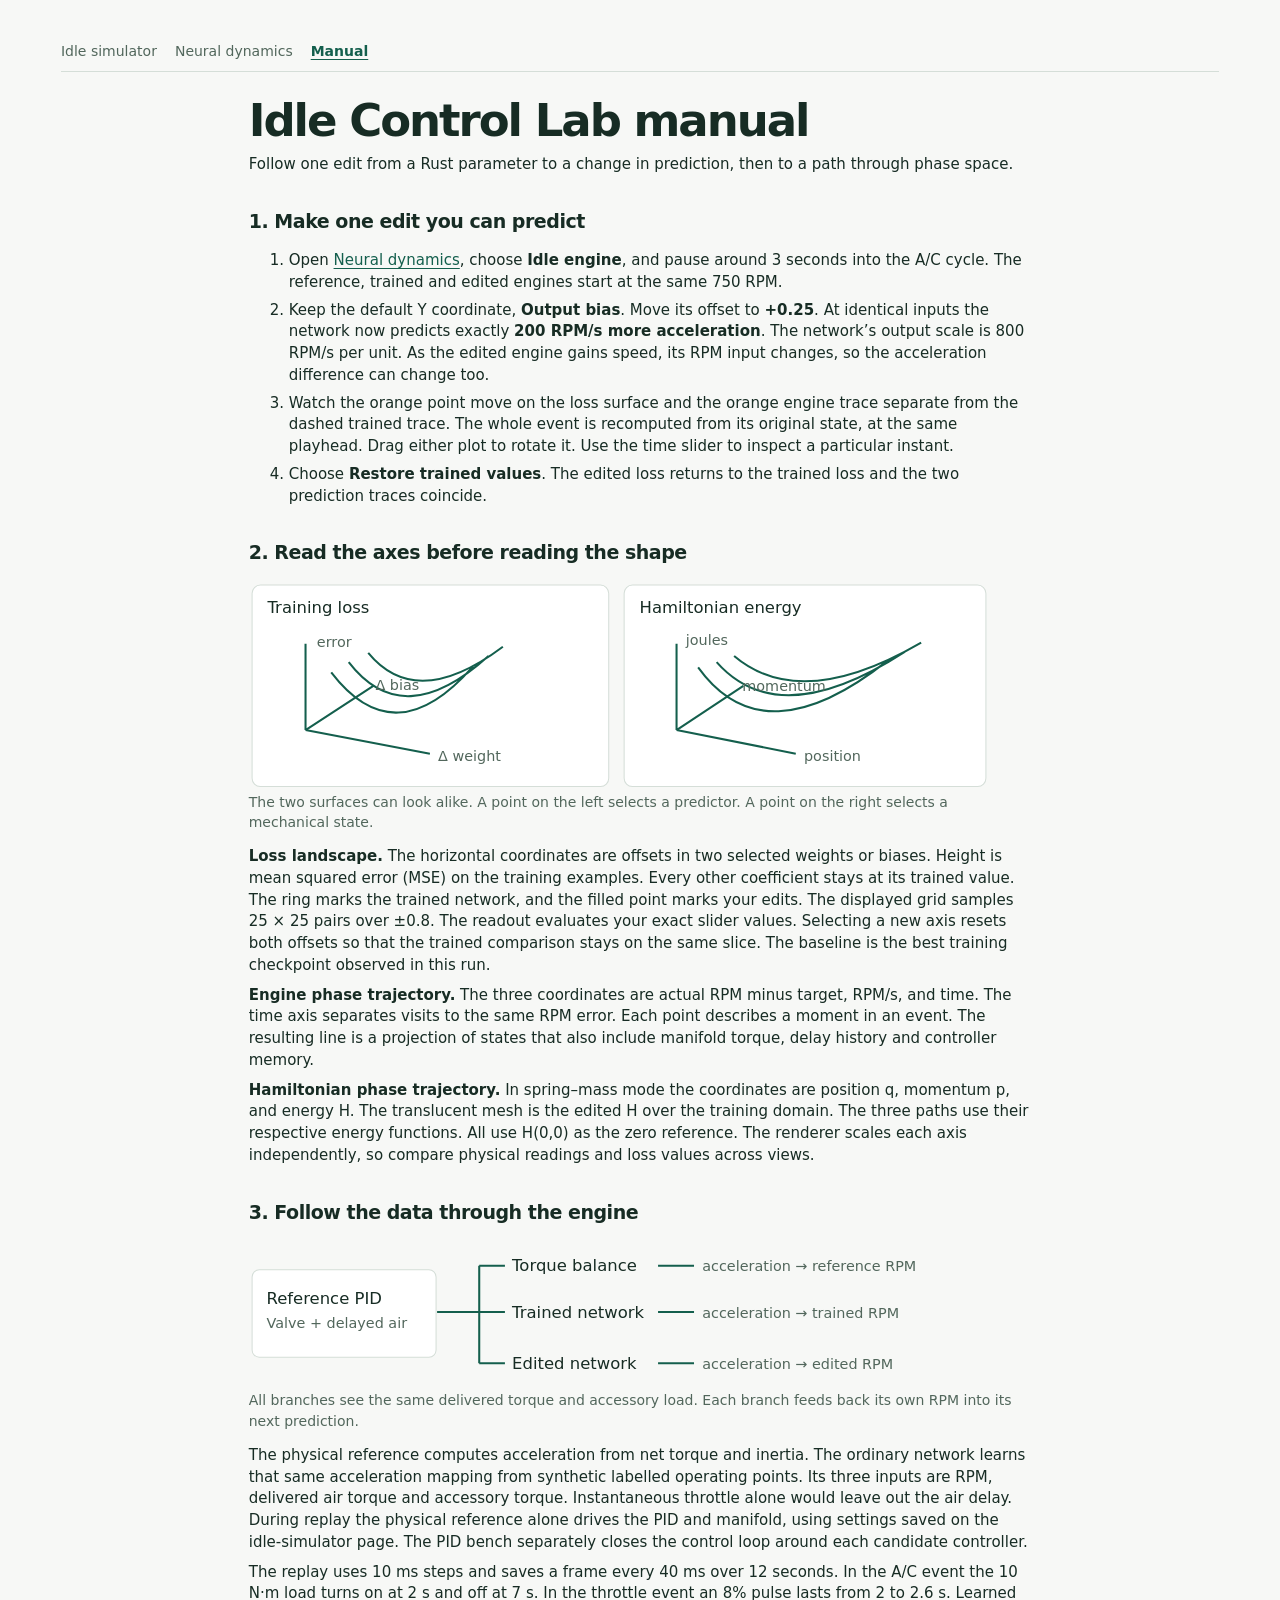
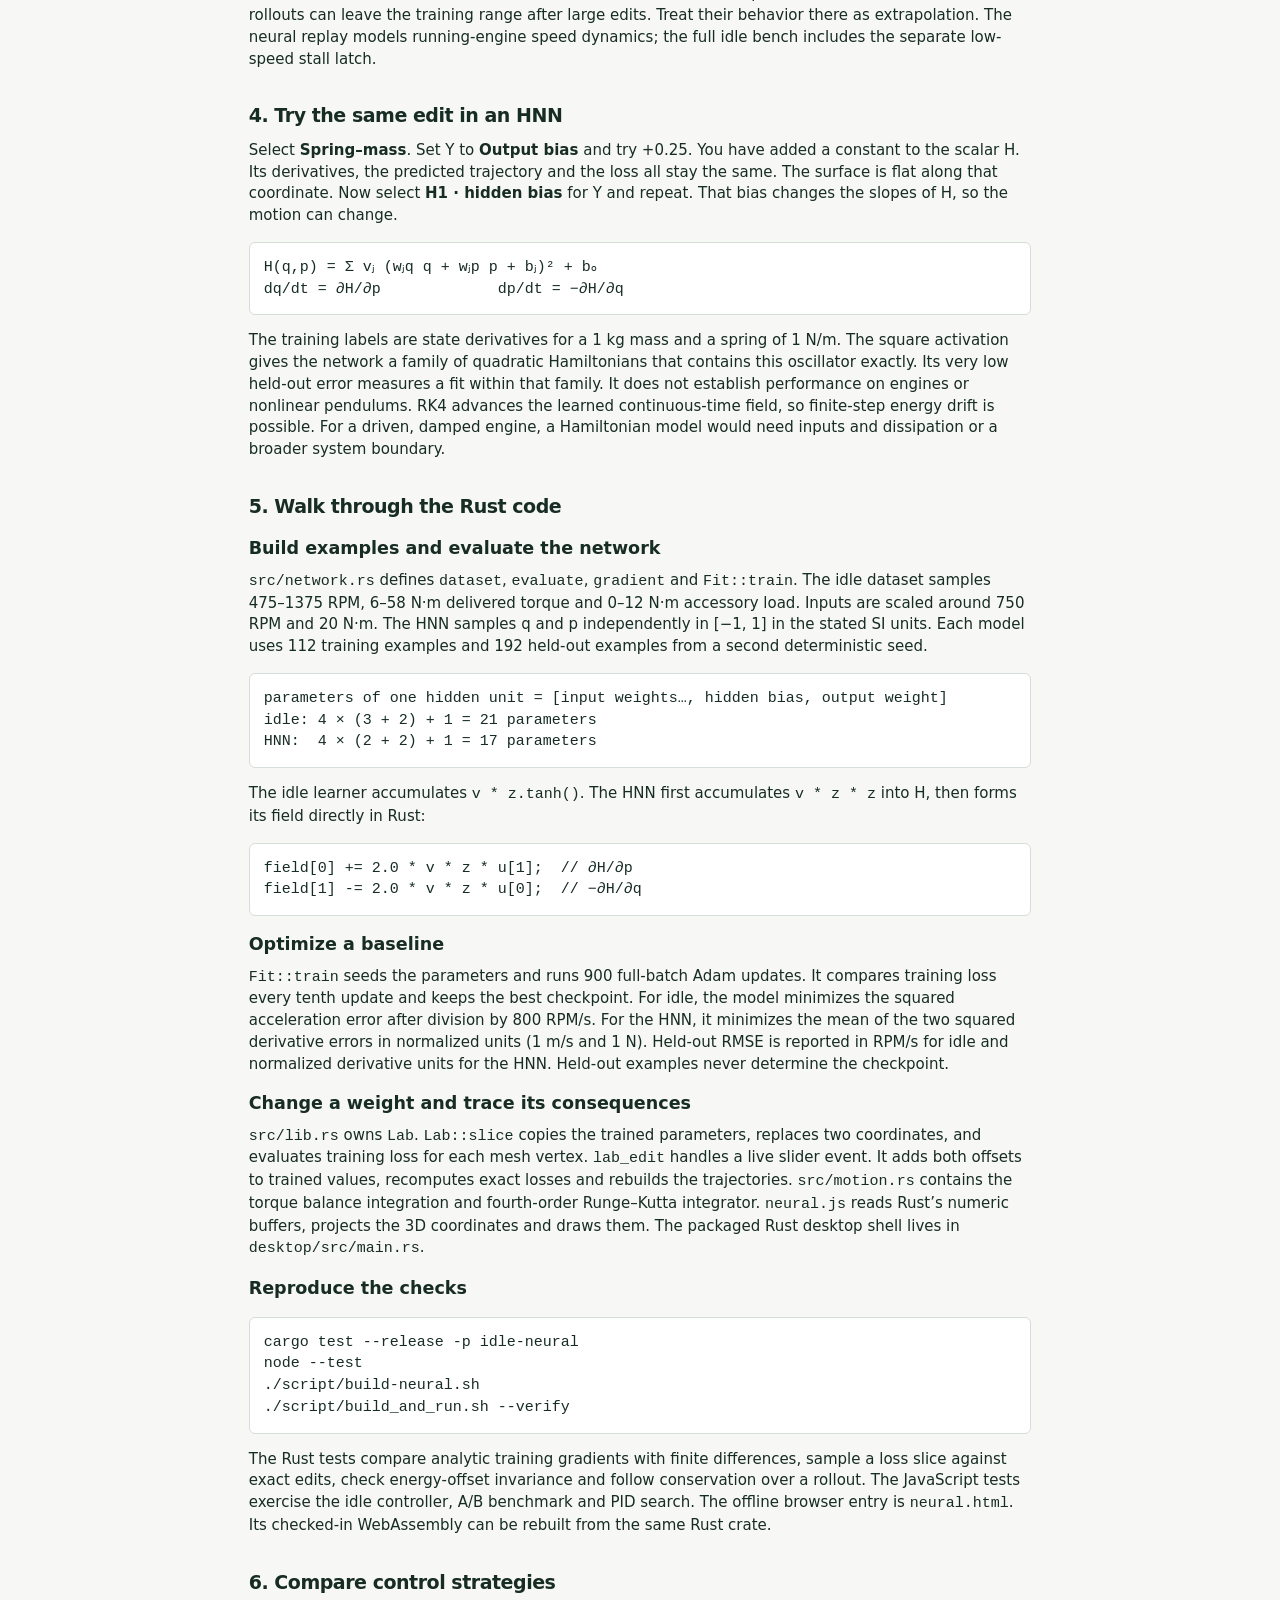
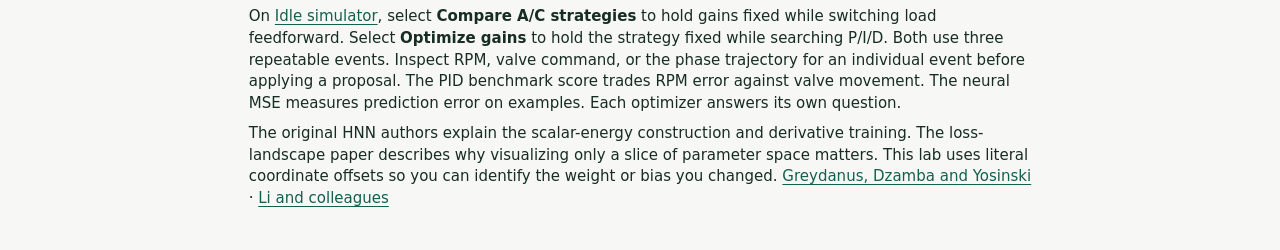
==== manual.html @ a345cd48 "Import verified Idle Control Lab 0.1.0 source" ====
<!doctype html>
<html lang="en"><head><meta charset="utf-8"><meta name="viewport" content="width=device-width,initial-scale=1"><title>Field manual · Idle Control Lab</title>
<link rel="stylesheet" href="lab.css"><link rel="stylesheet" href="neural.css">
<style>
article {max-width:82ch;margin:auto}article h2 {margin:32px 0 10px}article h3 {margin:16px 0 6px}article p {margin:8px 0;color:var(--foreground)}
article li {margin-bottom:6px}pre {white-space:pre-wrap;overflow-wrap:anywhere;background:var(--panel);padding:14px;border:1px solid var(--border);border-radius:6px}
figure {margin:14px 0}figure svg {width:100%;height:auto;display:block;max-width:740px}figure svg .box {fill:var(--panel);stroke:var(--border)}figure svg text {font:16px system-ui;fill:var(--foreground)}figure svg .sub {font-size:14px;fill:var(--muted-foreground)}
figure path.flow {stroke:var(--action);stroke-width:2;fill:none}figcaption {font-size:14px;color:var(--muted-foreground)}
@media print {nav,footer{display:none}main{padding:0}article{max-width:none}h2,h3{break-after:avoid}figure,pre,table{break-inside:avoid}body{font-size:11pt}}
</style></head><body><main>
<nav aria-label="Lab pages"><a href="index.html">Idle simulator</a><a href="neural.html">Neural dynamics</a><a href="manual.html" aria-current="page">Manual</a></nav>
<article><h1>Idle Control Lab manual</h1><p>Follow one edit from a Rust parameter to a change in prediction, then to a path through phase space.</p>

<h2>1. Make one edit you can predict</h2>
<ol><li>Open <a href="neural.html">Neural dynamics</a>, choose <b>Idle engine</b>, and pause around 3 seconds into the A/C cycle. The reference, trained and edited engines start at the same 750 RPM.</li>
<li>Keep the default Y coordinate, <b>Output bias</b>. Move its offset to <b>+0.25</b>. At identical inputs the network now predicts exactly <b>200 RPM/s more acceleration</b>. The network’s output scale is 800 RPM/s per unit. As the edited engine gains speed, its RPM input changes, so the acceleration difference can change too.</li>
<li>Watch the orange point move on the loss surface and the orange engine trace separate from the dashed trained trace. The whole event is recomputed from its original state, at the same playhead. Drag either plot to rotate it. Use the time slider to inspect a particular instant.</li>
<li>Choose <b>Restore trained values</b>. The edited loss returns to the trained loss and the two prediction traces coincide.</li></ol>

<h2>2. Read the axes before reading the shape</h2>
<figure><svg viewBox="0 0 720 205" role="img" aria-label="The left plot varies model parameters and measures prediction loss. The right plot varies state and measures energy.">
<rect class="box" x="3" y="4" width="347" height="196" rx="8"/><rect class="box" x="365" y="4" width="352" height="196" rx="8"/>
<text x="18" y="31">Training loss</text><text x="380" y="31">Hamiltonian energy</text>
<g class="flow"><path class="flow" d="M55 145V61 M55 145L176 168 M55 145L121 102 M80 89 Q142 170 218 83 M97 79 Q150 148 233 73 M116 70 Q163 127 247 64"/>
<path class="flow" d="M416 145V61 M416 145L532 168 M416 145L481 102 M437 84 Q501 173 622 77 M455 79 Q516 148 638 69 M472 73 Q537 128 654 60"/></g>
<text class="sub" x="66" y="64">error</text><text class="sub" x="184" y="175">Δ weight</text><text class="sub" x="123" y="106">Δ bias</text>
<text class="sub" x="425" y="62">joules</text><text class="sub" x="540" y="175">position</text><text class="sub" x="480" y="107">momentum</text></svg>
<figcaption>The two surfaces can look alike. A point on the left selects a predictor. A point on the right selects a mechanical state.</figcaption></figure>
<p><b>Loss landscape.</b> The horizontal coordinates are offsets in two selected weights or biases. Height is mean squared error (MSE) on the training examples. Every other coefficient stays at its trained value. The ring marks the trained network, and the filled point marks your edits. The displayed grid samples 25 × 25 pairs over ±0.8. The readout evaluates your exact slider values. Selecting a new axis resets both offsets so that the trained comparison stays on the same slice. The baseline is the best training checkpoint observed in this run.</p>
<p><b>Engine phase trajectory.</b> The three coordinates are actual RPM minus target, RPM/s, and time. The time axis separates visits to the same RPM error. Each point describes a moment in an event. The resulting line is a projection of states that also include manifold torque, delay history and controller memory.</p>
<p><b>Hamiltonian phase trajectory.</b> In spring–mass mode the coordinates are position q, momentum p, and energy H. The translucent mesh is the edited H over the training domain. The three paths use their respective energy functions. All use H(0,0) as the zero reference. The renderer scales each axis independently, so compare physical readings and loss values across views.</p>

<h2>3. Follow the data through the engine</h2>
<figure><svg viewBox="0 0 720 146" role="img" aria-label="The reference controller and air delay supply the same torque and load to three branches: physical reference, trained network, edited network. Each computes its own acceleration and integrates RPM.">
<rect class="box" x="3" y="29" width="179" height="85" rx="7"/><text x="17" y="62">Reference PID</text><text class="sub" x="17" y="86">Valve + delayed air</text>
<path class="flow" d="M183 70H224 M224 25V120 M224 25H249 M224 70H249 M224 120H249"/>
<text x="256" y="30">Torque balance</text><text x="256" y="76">Trained network</text><text x="256" y="126">Edited network</text>
<path class="flow" d="M398 25H433 M398 70H433 M398 120H433"/><text class="sub" x="441" y="30">acceleration → reference RPM</text><text class="sub" x="441" y="76">acceleration → trained RPM</text><text class="sub" x="441" y="126">acceleration → edited RPM</text></svg>
<figcaption>All branches see the same delivered torque and accessory load. Each branch feeds back its own RPM into its next prediction.</figcaption></figure>
<p>The physical reference computes acceleration from net torque and inertia. The ordinary network learns that same acceleration mapping from synthetic labelled operating points. Its three inputs are RPM, delivered air torque and accessory torque. Instantaneous throttle alone would leave out the air delay. During replay the physical reference alone drives the PID and manifold, using settings saved on the idle-simulator page. The PID bench separately closes the control loop around each candidate controller.</p>
<p>The replay uses 10 ms steps and saves a frame every 40 ms over 12 seconds. In the A/C event the 10 N·m load turns on at 2 s and off at 7 s. In the throttle event an 8% pulse lasts from 2 to 2.6 s. Learned rollouts can leave the training range after large edits. Treat their behavior there as extrapolation. The neural replay models running-engine speed dynamics; the full idle bench includes the separate low-speed stall latch.</p>

<h2>4. Try the same edit in an HNN</h2>
<p>Select <b>Spring–mass</b>. Set Y to <b>Output bias</b> and try +0.25. You have added a constant to the scalar H. Its derivatives, the predicted trajectory and the loss all stay the same. The surface is flat along that coordinate. Now select <b>H1 · hidden bias</b> for Y and repeat. That bias changes the slopes of H, so the motion can change.</p>
<pre>H(q,p) = Σ vⱼ (wⱼq q + wⱼp p + bⱼ)² + bₒ
dq/dt = ∂H/∂p             dp/dt = −∂H/∂q</pre>
<p>The training labels are state derivatives for a 1 kg mass and a spring of 1 N/m. The square activation gives the network a family of quadratic Hamiltonians that contains this oscillator exactly. Its very low held-out error measures a fit within that family. It does not establish performance on engines or nonlinear pendulums. RK4 advances the learned continuous-time field, so finite-step energy drift is possible. For a driven, damped engine, a Hamiltonian model would need inputs and dissipation or a broader system boundary.</p>

<h2>5. Walk through the Rust code</h2>
<h3>Build examples and evaluate the network</h3>
<p><code>src/network.rs</code> defines <code>dataset</code>, <code>evaluate</code>, <code>gradient</code> and <code>Fit::train</code>. The idle dataset samples 475–1375 RPM, 6–58 N·m delivered torque and 0–12 N·m accessory load. Inputs are scaled around 750 RPM and 20 N·m. The HNN samples q and p independently in [−1, 1] in the stated SI units. Each model uses 112 training examples and 192 held-out examples from a second deterministic seed.</p>
<pre>parameters of one hidden unit = [input weights…, hidden bias, output weight]
idle: 4 × (3 + 2) + 1 = 21 parameters
HNN:  4 × (2 + 2) + 1 = 17 parameters</pre>
<p>The idle learner accumulates <code>v * z.tanh()</code>. The HNN first accumulates <code>v * z * z</code> into H, then forms its field directly in Rust:</p>
<pre>field[0] += 2.0 * v * z * u[1];  // ∂H/∂p
field[1] -= 2.0 * v * z * u[0];  // −∂H/∂q</pre>
<h3>Optimize a baseline</h3>
<p><code>Fit::train</code> seeds the parameters and runs 900 full-batch Adam updates. It compares training loss every tenth update and keeps the best checkpoint. For idle, the model minimizes the squared acceleration error after division by 800 RPM/s. For the HNN, it minimizes the mean of the two squared derivative errors in normalized units (1 m/s and 1 N). Held-out RMSE is reported in RPM/s for idle and normalized derivative units for the HNN. Held-out examples never determine the checkpoint.</p>
<h3>Change a weight and trace its consequences</h3>
<p><code>src/lib.rs</code> owns <code>Lab</code>. <code>Lab::slice</code> copies the trained parameters, replaces two coordinates, and evaluates training loss for each mesh vertex. <code>lab_edit</code> handles a live slider event. It adds both offsets to trained values, recomputes exact losses and rebuilds the trajectories. <code>src/motion.rs</code> contains the torque balance integration and fourth-order Runge–Kutta integrator. <code>neural.js</code> reads Rust’s numeric buffers, projects the 3D coordinates and draws them. The packaged Rust desktop shell lives in <code>desktop/src/main.rs</code>.</p>
<h3>Reproduce the checks</h3>
<pre>cargo test --release -p idle-neural
node --test
./script/build-neural.sh
./script/build_and_run.sh --verify</pre>
<p>The Rust tests compare analytic training gradients with finite differences, sample a loss slice against exact edits, check energy-offset invariance and follow conservation over a rollout. The JavaScript tests exercise the idle controller, A/B benchmark and PID search. The offline browser entry is <code>neural.html</code>. Its checked-in WebAssembly can be rebuilt from the same Rust crate.</p>

<h2>6. Compare control strategies</h2>
<p>On <a href="index.html">Idle simulator</a>, select <b>Compare A/C strategies</b> to hold gains fixed while switching load feedforward. Select <b>Optimize gains</b> to hold the strategy fixed while searching P/I/D. Both use three repeatable events. Inspect RPM, valve command, or the phase trajectory for an individual event before applying a proposal. The PID benchmark score trades RPM error against valve movement. The neural MSE measures prediction error on examples. Each optimizer answers its own question.</p>
<p>The original HNN authors explain the scalar-energy construction and derivative training. The loss-landscape paper describes why visualizing only a slice of parameter space matters. This lab uses literal coordinate offsets so you can identify the weight or bias you changed. <a href="https://greydanus.github.io/2019/05/15/hamiltonian-nns/">Greydanus, Dzamba and Yosinski</a> · <a href="https://proceedings.neurips.cc/paper_files/paper/2018/hash/a41b3bb3e6b050b6c9067c67f663b915-Abstract.html">Li and colleagues</a></p>
</article></main></body></html>
---- lab.css ----
:root {
  color-scheme:light dark;
  --background:light-dark(#f7f8f6,#131916); --panel:light-dark(#ffffff,#1c2420);
  --foreground:light-dark(#172c24,#eef4f0); --muted-foreground:light-dark(#52675c,#b0bfb5);
  --border:light-dark(#d5ded8,#3a4840); --viz-series-1:light-dark(#00785e,#65dbb4);
  --action:light-dark(#145f4d,#9ce2c6); --on-action:light-dark(#fff,#123429);
  font: 15px/1.45 system-ui,-apple-system,sans-serif; background:var(--background); color:var(--foreground);
}
* {box-sizing:border-box}
body {margin:0}
main {max-width:1240px;margin:auto;padding:clamp(16px,3.2vw,44px)}
header,footer,.actions,.result-head,.plot-head {display:flex;align-items:center;gap:12px;flex-wrap:wrap}
header,footer,.result-head,.plot-head {justify-content:space-between}
header {margin-bottom:26px}
h1,h2,p {margin:0}
h1 {font-size:clamp(29px,4vw,45px);line-height:1.1;font-weight:640;letter-spacing:-.045em}
h2 {font-size:19px;font-weight:620;letter-spacing:-.025em}
p,footer,#opt-status {color:var(--muted-foreground)}
header p {margin-top:5px}
button,select {font:inherit;color:var(--foreground);background:var(--panel);border:1px solid var(--border);border-radius:6px;padding:8px 12px}
button,summary {cursor:pointer}
button:hover:not(:disabled),select:hover {border-color:var(--action)}
button:disabled {opacity:.6;cursor:default}
button.primary {color:var(--on-action);background:var(--action);border-color:var(--action);font-weight:560}
button:focus-visible,input:focus-visible,select:focus-visible,summary:focus-visible {outline:3px solid var(--viz-series-1);outline-offset:3px}
[hidden] {display:none!important}
[data-status] {font-weight:550;font-size:13px}
[data-status]::before {content:'';display:inline-block;width:8px;height:8px;border-radius:50%;margin-right:7px;background:var(--viz-series-1)}
[data-status][data-running=false]::before {background:var(--muted-foreground)}
.instruments {display:grid;grid-template-columns:1fr 1fr 1.35fr;border-block:1px solid var(--border);padding:16px 0;gap:14px}
.instruments div {display:grid;align-content:start;gap:3px}
.instruments span,.legend {color:var(--muted-foreground);font-size:13px}
.instruments strong {font-size:clamp(24px,2.7vw,36px);line-height:1.2;letter-spacing:-.04em;font-weight:540;font-variant-numeric:tabular-nums}
.instruments b {font-weight:inherit}
.instruments small {font-weight:400;font-size:.48em;letter-spacing:0}
.instruments .mode {font-size:clamp(16px,1.8vw,23px);letter-spacing:-.02em;margin-top:4px}
.plots,.workbench {display:grid;gap:20px;margin-top:24px}
.plots {grid-template-columns:repeat(2,minmax(0,1fr))}
.plots section,.workbench,#results {background:var(--panel);border:1px solid var(--border);border-radius:10px}
.plots section {padding:14px 14px 4px}
.legend::before {display:inline-block;vertical-align:middle;margin-right:6px;content:'';width:20px;border-top:2px dashed var(--muted-foreground)}
svg {display:block;width:100%;height:211px}
svg text {fill:var(--foreground);font-size:12px}
.workbench {grid-template-columns:1fr 1fr 1.1fr;gap:0}
.workbench section {padding:19px;min-width:0}
.workbench section+section {border-left:1px solid var(--border)}
.workbench h2 {margin-bottom:12px}
.workbench label:not(.check) {display:block;font-size:14px;font-weight:500}
.workbench label>span {display:flex;justify-content:space-between;gap:4px}
input[type=range] {display:block;width:100%;margin:4px 0 10px;accent-color:var(--action);height:22px;cursor:pointer}
output {font-variant-numeric:tabular-nums;color:var(--muted-foreground);font-weight:500}
.check {display:inline-flex;align-items:center;gap:6px;font-size:14px;cursor:pointer}
.check input {width:17px;height:17px;accent-color:var(--action)}
select {margin:4px 0 8px;width:100%}
.workbench p {margin:0 0 12px;font-size:14px}
#opt-status:empty {display:none}
#opt-status:not(:empty) {margin:10px 0 0}
#results {margin-top:20px;padding:18px}
#result-summary {margin:3px 0 0}
table {width:100%;border-collapse:collapse;margin-top:10px;font-size:14px;font-variant-numeric:tabular-nums}
td,th {padding:7px 8px;text-align:right;border-bottom:1px solid var(--border)}
tr>:first-child {text-align:left}
tbody th {font-weight:450}
thead th {font-weight:590}
.table-scroll {overflow-x:auto}
details {margin-top:12px}
summary {font-weight:530}
footer {margin-top:18px;align-items:flex-start}
footer details {margin:7px 0 0;max-width:min(76ch,100%)}
details p {margin-top:9px;font-size:14px}
@media(max-width:800px) {
  .workbench {grid-template-columns:repeat(2,minmax(0,1fr))}
  .workbench section:last-child {grid-column:1/-1;border-left:0;border-top:1px solid var(--border)}
}
@media(max-width:650px) {
  .plots,.workbench {grid-template-columns:minmax(0,1fr);gap:10px}
  .workbench {gap:0}
  .workbench section+section {border-left:0;border-top:1px solid var(--border)}
  .instruments {grid-template-columns:auto auto;row-gap:9px}
  .instruments div:last-child {grid-column:1/-1;display:flex;align-items:baseline;gap:10px}
  .instruments .mode {margin-top:0}
  .plots section {padding:10px 6px 3px}
  .plot-head {padding:0 6px}
  th,td {padding:6px 4px}
}
.replay {margin-top:18px}
.replay-controls,.keys {display:flex;align-items:end;gap:14px;flex-wrap:wrap}
.replay-controls label {font-size:13px;color:var(--muted-foreground)}
.replay-controls select {display:block;width:auto;max-width:100%;font-size:14px;color:var(--foreground)}
.keys {font-size:13px;margin:0 0 11px auto;color:var(--muted-foreground)}
.keys span::before {content:'';display:inline-block;width:18px;vertical-align:middle;margin-right:5px}
.keys .before::before {border-top:2px dashed var(--muted-foreground)}
.keys .after::before {border-top:2px solid var(--viz-series-1)}
@media(max-width:650px) {.keys {margin:0;align-items:start}}
---- neural.css ----
nav {display:flex;flex-wrap:wrap;gap:18px;margin-bottom:24px;padding-bottom:10px;border-bottom:1px solid var(--border)}
a {color:var(--action);text-underline-offset:3px}
nav a {font-size:14px;color:var(--muted-foreground);text-decoration:none}
nav a[aria-current=page] {font-weight:650;color:var(--action);text-decoration:underline}
.model-choice {font-size:13px;color:var(--muted-foreground)}
.model-choice select {display:block;margin:4px 0 0}
.metrics,.neural-plots,.neural-controls {display:grid;gap:16px}
.metrics {grid-template-columns:repeat(4,minmax(0,1fr));border-block:1px solid var(--border);padding:14px 0}
.metrics span {display:block;color:var(--muted-foreground);font-size:13px}
.metrics strong {font-size:clamp(20px,2.15vw,30px);font-weight:560;letter-spacing:-.03em;font-variant-numeric:tabular-nums}
.neural-plots,.neural-controls {grid-template-columns:repeat(2,minmax(0,1fr));margin-top:17px}
.graph,.neural-controls section {min-width:0;background:var(--panel);border:1px solid var(--border);border-radius:10px;padding:16px}
.graph p,.neural-controls p,.neural-controls label,.key,footer {font-size:14px}
.graph canvas {width:100%;height:clamp(240px,26vw,315px);display:block;touch-action:none;cursor:grab}
.graph canvas:active {cursor:grabbing}
.graph canvas:focus-visible {outline:2px solid var(--action)}
.key {display:flex;gap:15px;flex-wrap:wrap;justify-content:center;color:var(--muted-foreground)}
.key span::before {content:'';display:inline-block;width:14px;margin-right:5px;vertical-align:middle}
.ref-key::before {border-top:3px dotted var(--muted-foreground)}
.base-key::before {border-top:3px dashed light-dark(#285daa,#85aeef)}
.edit-key::before {border-top:3px solid light-dark(#bc4522,#ff9b78)}
.neural-controls label {display:block;font-weight:520}
.neural-controls p {margin:3px 0 11px}
.parameter {display:grid;grid-template-columns:1.25fr 1fr;gap:13px;align-items:center}
.parameter select,.neural-controls select {width:100%;margin:3px 0 7px}
.parameter output,.neural-controls output {float:right;font-size:13px}
.neural-controls .reading {margin:11px 0 0;font-variant-numeric:tabular-nums}
@media(max-width:760px){.neural-plots,.neural-controls {grid-template-columns:1fr}.metrics {grid-template-columns:1fr 1fr}.model-choice {width:100%}}
@media(max-width:410px){.parameter {grid-template-columns:1fr}.parameter input {margin-bottom:6px}}
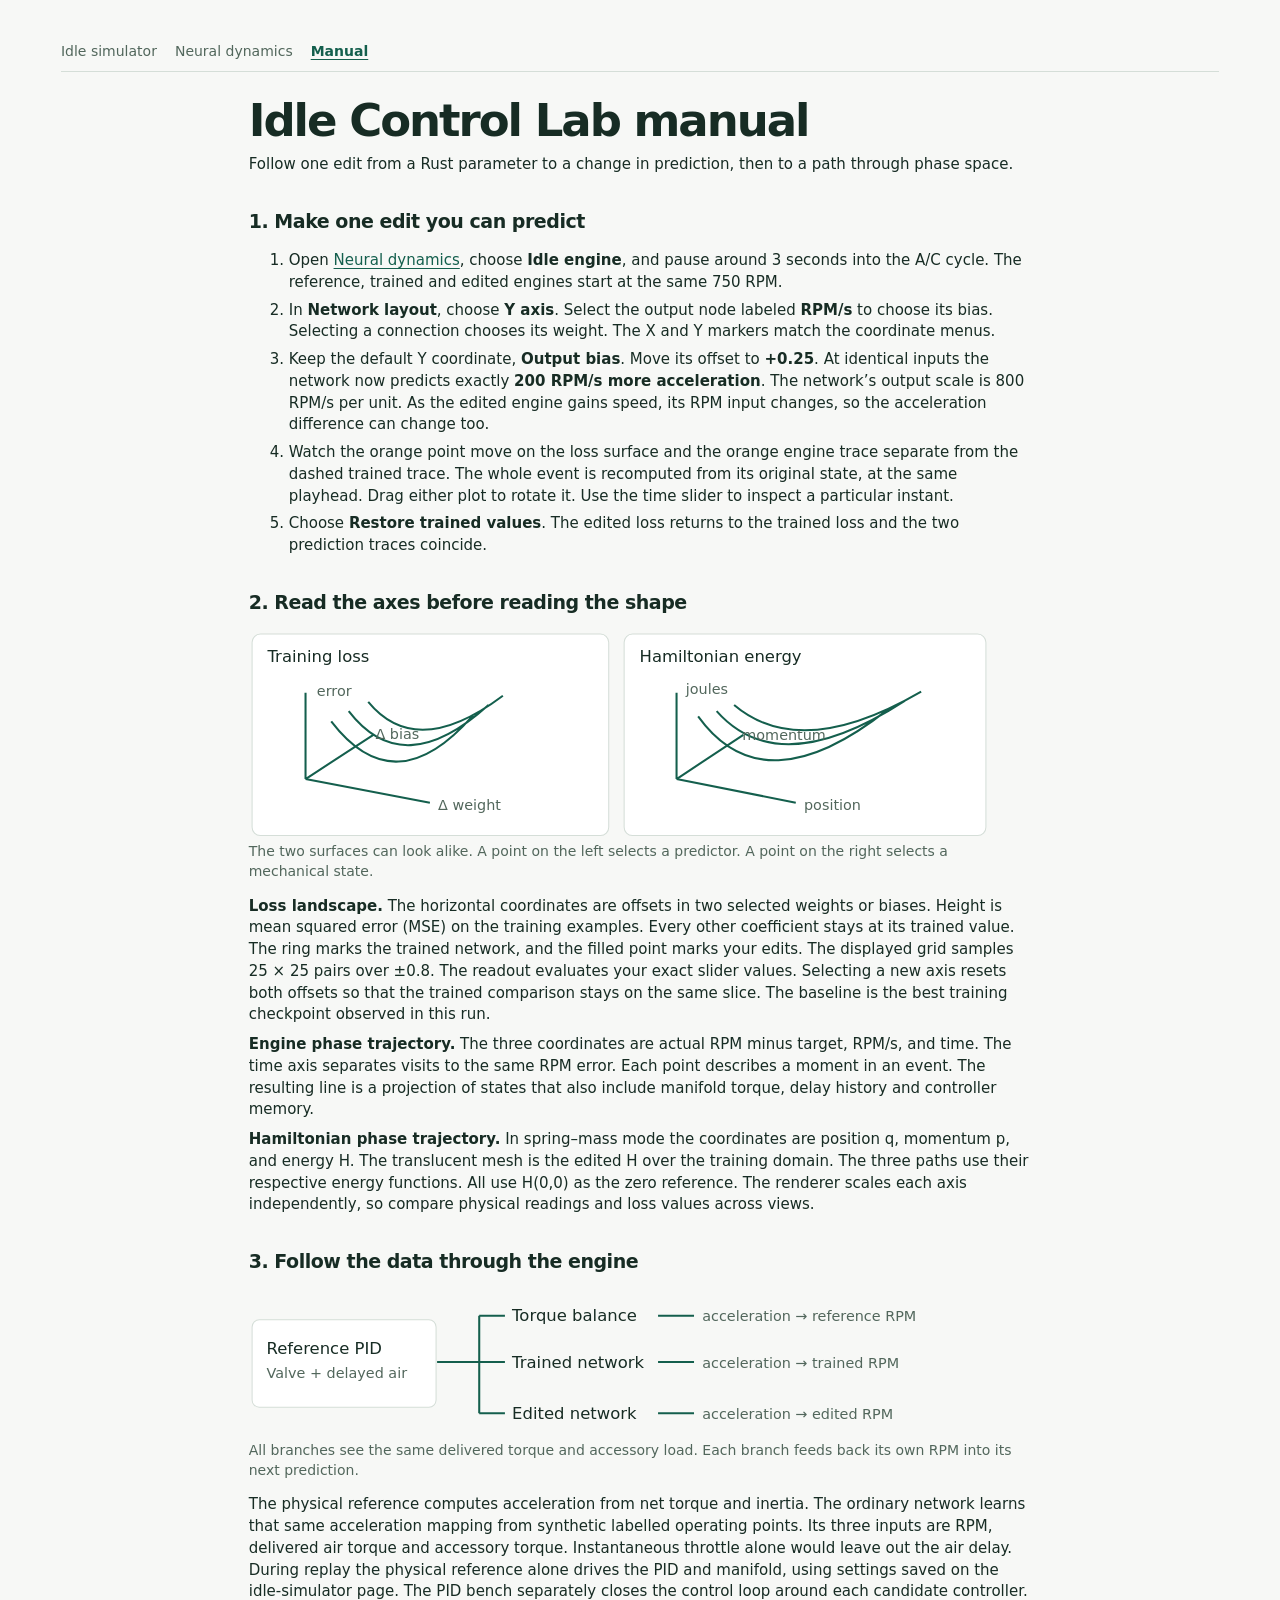
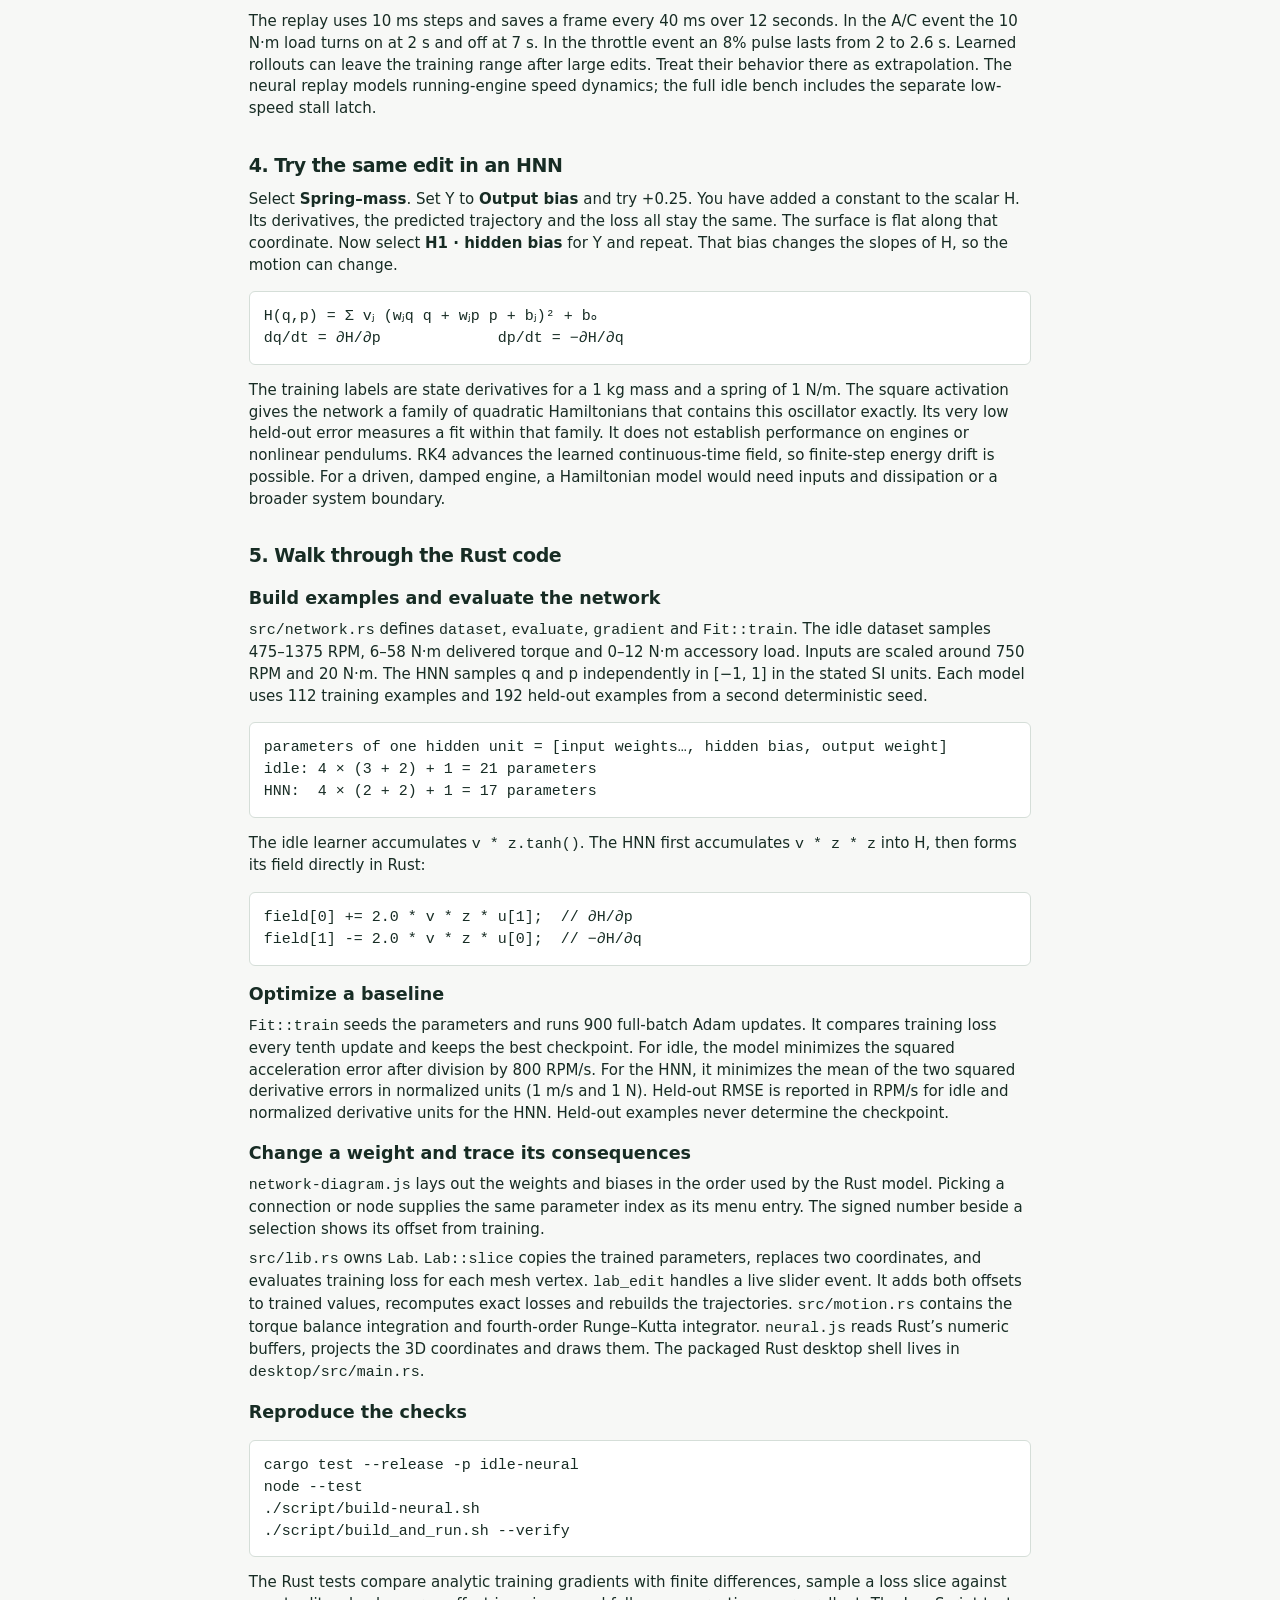
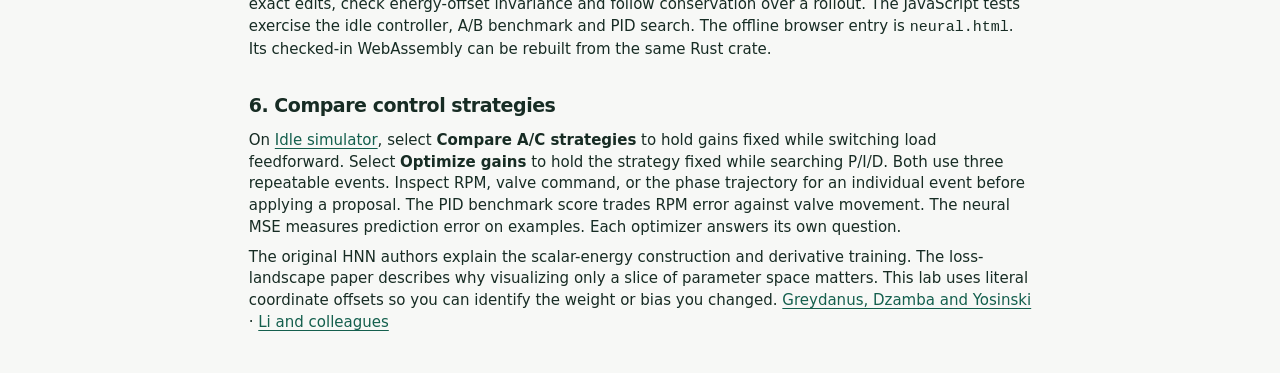
==== commit 178050c6: "Select neural loss coordinates from an interactive network diagram" ====
--- a/manual.html
+++ b/manual.html
@@ -1,5 +1,6 @@
 <!doctype html>
 <html lang="en"><head><meta charset="utf-8"><meta name="viewport" content="width=device-width,initial-scale=1"><title>Field manual · Idle Control Lab</title>
+<link rel="icon" href="data:,">
 <link rel="stylesheet" href="lab.css"><link rel="stylesheet" href="neural.css">
 <style>
 article {max-width:82ch;margin:auto}article h2 {margin:32px 0 10px}article h3 {margin:16px 0 6px}article p {margin:8px 0;color:var(--foreground)}
@@ -13,6 +14,7 @@
 
 <h2>1. Make one edit you can predict</h2>
 <ol><li>Open <a href="neural.html">Neural dynamics</a>, choose <b>Idle engine</b>, and pause around 3 seconds into the A/C cycle. The reference, trained and edited engines start at the same 750 RPM.</li>
+<li>In <b>Network layout</b>, choose <b>Y axis</b>. Select the output node labeled <b>RPM/s</b> to choose its bias. Selecting a connection chooses its weight. The X and Y markers match the coordinate menus.</li>
 <li>Keep the default Y coordinate, <b>Output bias</b>. Move its offset to <b>+0.25</b>. At identical inputs the network now predicts exactly <b>200 RPM/s more acceleration</b>. The network’s output scale is 800 RPM/s per unit. As the edited engine gains speed, its RPM input changes, so the acceleration difference can change too.</li>
 <li>Watch the orange point move on the loss surface and the orange engine trace separate from the dashed trained trace. The whole event is recomputed from its original state, at the same playhead. Drag either plot to rotate it. Use the time slider to inspect a particular instant.</li>
 <li>Choose <b>Restore trained values</b>. The edited loss returns to the trained loss and the two prediction traces coincide.</li></ol>
@@ -58,6 +60,7 @@
 <h3>Optimize a baseline</h3>
 <p><code>Fit::train</code> seeds the parameters and runs 900 full-batch Adam updates. It compares training loss every tenth update and keeps the best checkpoint. For idle, the model minimizes the squared acceleration error after division by 800 RPM/s. For the HNN, it minimizes the mean of the two squared derivative errors in normalized units (1 m/s and 1 N). Held-out RMSE is reported in RPM/s for idle and normalized derivative units for the HNN. Held-out examples never determine the checkpoint.</p>
 <h3>Change a weight and trace its consequences</h3>
+<p><code>network-diagram.js</code> lays out the weights and biases in the order used by the Rust model. Picking a connection or node supplies the same parameter index as its menu entry. The signed number beside a selection shows its offset from training.</p>
 <p><code>src/lib.rs</code> owns <code>Lab</code>. <code>Lab::slice</code> copies the trained parameters, replaces two coordinates, and evaluates training loss for each mesh vertex. <code>lab_edit</code> handles a live slider event. It adds both offsets to trained values, recomputes exact losses and rebuilds the trajectories. <code>src/motion.rs</code> contains the torque balance integration and fourth-order Runge–Kutta integrator. <code>neural.js</code> reads Rust’s numeric buffers, projects the 3D coordinates and draws them. The packaged Rust desktop shell lives in <code>desktop/src/main.rs</code>.</p>
 <h3>Reproduce the checks</h3>
 <pre>cargo test --release -p idle-neural
--- a/neural.css
+++ b/neural.css
@@ -27,3 +27,72 @@
 .neural-controls .reading {margin:11px 0 0;font-variant-numeric:tabular-nums}
 @media(max-width:760px){.neural-plots,.neural-controls {grid-template-columns:1fr}.metrics {grid-template-columns:1fr 1fr}.model-choice {width:100%}}
 @media(max-width:410px){.parameter {grid-template-columns:1fr}.parameter input {margin-bottom:6px}}
+
+.network-panel {
+  --axis-x:light-dark(#006b60,#7ee0cf);
+  --axis-y:light-dark(#78489d,#d8adf4);
+  display:grid;grid-template-columns:1.45fr 1fr;margin-top:17px;
+  background:var(--panel);border:1px solid var(--border);border-radius:10px;
+}
+.network-map,.network-editor {min-width:0;padding:16px 20px}
+.network-heading {display:flex;flex-wrap:wrap;gap:6px 12px;align-items:center;justify-content:space-between}
+.network-editor h3 {margin:0 0 5px;font-size:16px;font-weight:620}
+.network-map p,.slice-note {font-size:14px;margin-top:4px}
+.network-editor {border-left:1px solid var(--border);align-self:stretch;display:grid;align-content:center;gap:8px}
+.network-editor .parameter {grid-template-columns:minmax(0,1.3fr) minmax(0,1fr);gap:12px}
+.network-editor label {font-size:14px}
+.network-editor output {float:right;font-size:12px}
+.network-editor #restore {justify-self:start}
+.network-editor .slice-note {font-size:12px;margin:0}
+.axis-picker {display:flex;gap:0;padding:0;margin:0 0 2px;border:0}
+.axis-picker legend {float:left;margin-right:12px;align-self:center;font-size:14px;line-height:32px}
+.axis-picker label {position:relative;cursor:pointer}
+.axis-picker input {position:absolute;opacity:0;width:1px;height:1px}
+.axis-picker span {display:block;padding:5px 13px;border:1px solid var(--border);font-weight:600}
+.axis-picker label:first-of-type span {border-radius:6px 0 0 6px}
+.axis-picker label:last-of-type span {border-radius:0 6px 6px 0}
+.axis-picker input:checked + span {background:var(--axis-x);border-color:var(--axis-x);color:var(--panel)}
+.axis-picker input[value=y]:checked + span {background:var(--axis-y);border-color:var(--axis-y)}
+.axis-picker input:focus-visible + span {outline:2px solid var(--foreground);outline-offset:2px}
+.x-label {color:var(--axis-x);font-weight:650}
+.y-label {color:var(--axis-y);font-weight:650}
+#dx {accent-color:var(--axis-x)}
+#dy {accent-color:var(--axis-y)}
+#network-diagram {display:block;width:100%;max-width:540px;height:auto;margin:14px auto 0;user-select:none}
+#network-diagram text {text-anchor:middle;pointer-events:none}
+#network-diagram .layer-label {font-size:10px;font-weight:650;fill:var(--muted-foreground);letter-spacing:.03em}
+#network-diagram .node-label {font-size:11px;font-weight:610;dominant-baseline:middle}
+#network-diagram [data-parameter] {cursor:pointer}
+#network-diagram [data-axis=x],#network-diagram [data-coordinate=x] {--axis:var(--axis-x)}
+#network-diagram [data-axis=y],#network-diagram [data-coordinate=y] {--axis:var(--axis-y)}
+#network-diagram .wire-ink {fill:none;stroke:light-dark(#a3b6aa,#687d70);stroke-width:1.2;pointer-events:none}
+#network-diagram [data-axis=x] .wire-ink,#network-diagram [data-axis=y] .wire-ink {stroke:var(--axis);stroke-width:2.5}
+#network-diagram .wire-hit {fill:none;stroke:transparent;stroke-width:10;pointer-events:stroke}
+#network-diagram .weight-hit {fill:transparent}
+#network-diagram .weight-disc,#network-diagram .node-body {fill:var(--background);stroke:light-dark(#81968a,#809688);stroke-width:1.2}
+#network-diagram .weight-disc {fill:var(--panel)}
+#network-diagram .parameter-delta {font-size:10px;font-weight:700;fill:var(--axis);paint-order:stroke;stroke:var(--panel);stroke-width:3px;stroke-linejoin:round}
+#network-diagram .bias-disc {display:none}
+#network-diagram .axis-letter {font-size:9px;dominant-baseline:middle;font-weight:750;fill:var(--panel)}
+#network-diagram .weight-button:is([data-axis=x],[data-axis=y]) .weight-disc {r:7px;fill:var(--axis);stroke:var(--axis)}
+#network-diagram .bias-button:is([data-axis=x],[data-axis=y]) .node-body {stroke:var(--axis);stroke-width:2.4}
+#network-diagram .bias-button:is([data-axis=x],[data-axis=y]) .bias-disc {display:block;fill:var(--axis)}
+#network-diagram .node-end {display:none;stroke:var(--axis);stroke-width:2.5;stroke-linecap:round}
+#network-diagram .node-end.connected {display:block}
+#network-diagram [data-parameter]:hover .wire-ink {stroke:var(--foreground);stroke-width:2}
+#network-diagram .bias-button[data-axis=""]:is(:hover,:focus-visible) .node-body,
+#network-diagram .weight-button[data-axis=""]:is(:hover,:focus-visible) .weight-disc {stroke:var(--foreground);stroke-width:2.5}
+#network-diagram [role=button]:focus-visible {outline:2px dotted var(--foreground);outline-offset:2px}
+.motion-controls {grid-template-columns:1fr}
+@media(max-width:800px) {
+  .network-panel {grid-template-columns:1fr}
+  .network-editor {border-left:0;border-top:1px solid var(--border)}
+}
+@media(max-width:450px) {
+  .network-map,.network-editor {padding:14px 12px}
+  #network-diagram .layer-label {font-size:12px}
+  #network-diagram .node-label {font-size:13px}
+  #network-diagram .weight-hit {r:14px}
+  #network-diagram .parameter-delta {font-size:12px}
+  .network-editor .parameter {grid-template-columns:minmax(0,1.15fr) minmax(0,1fr)}
+}
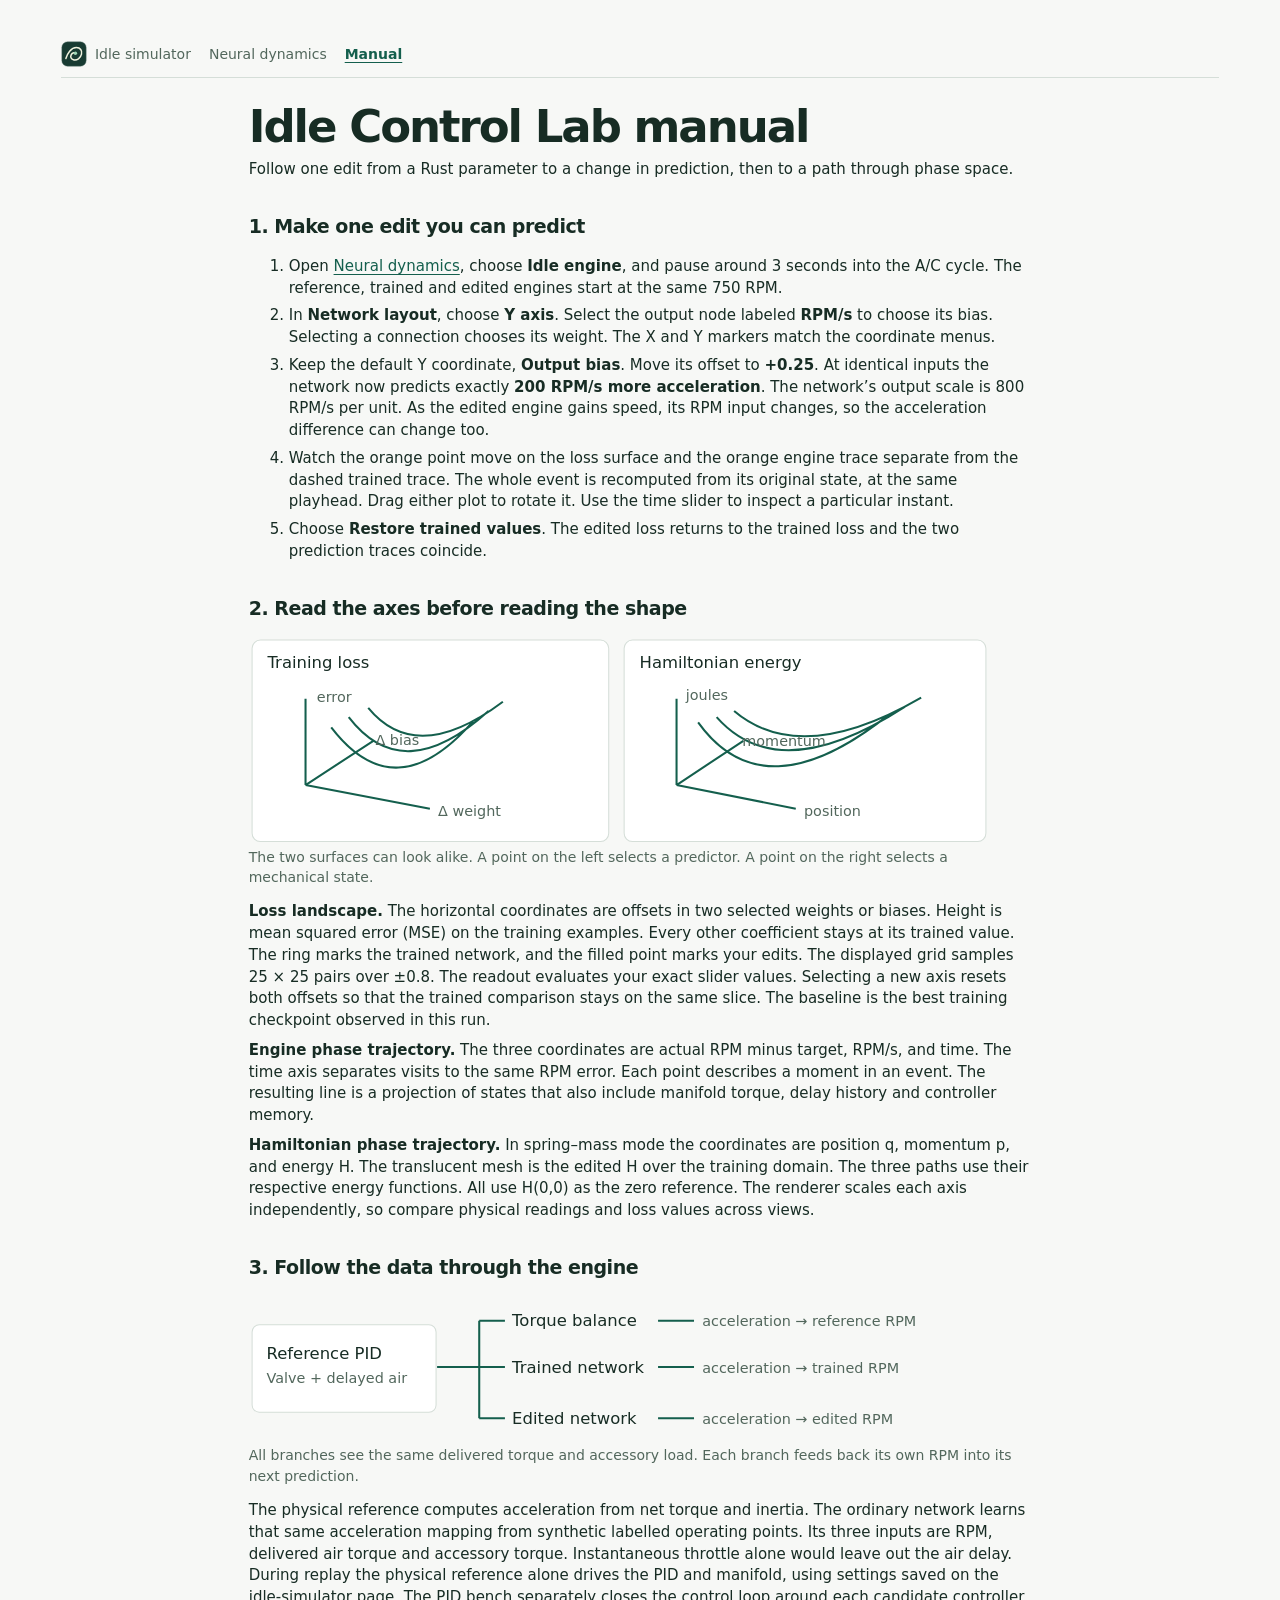
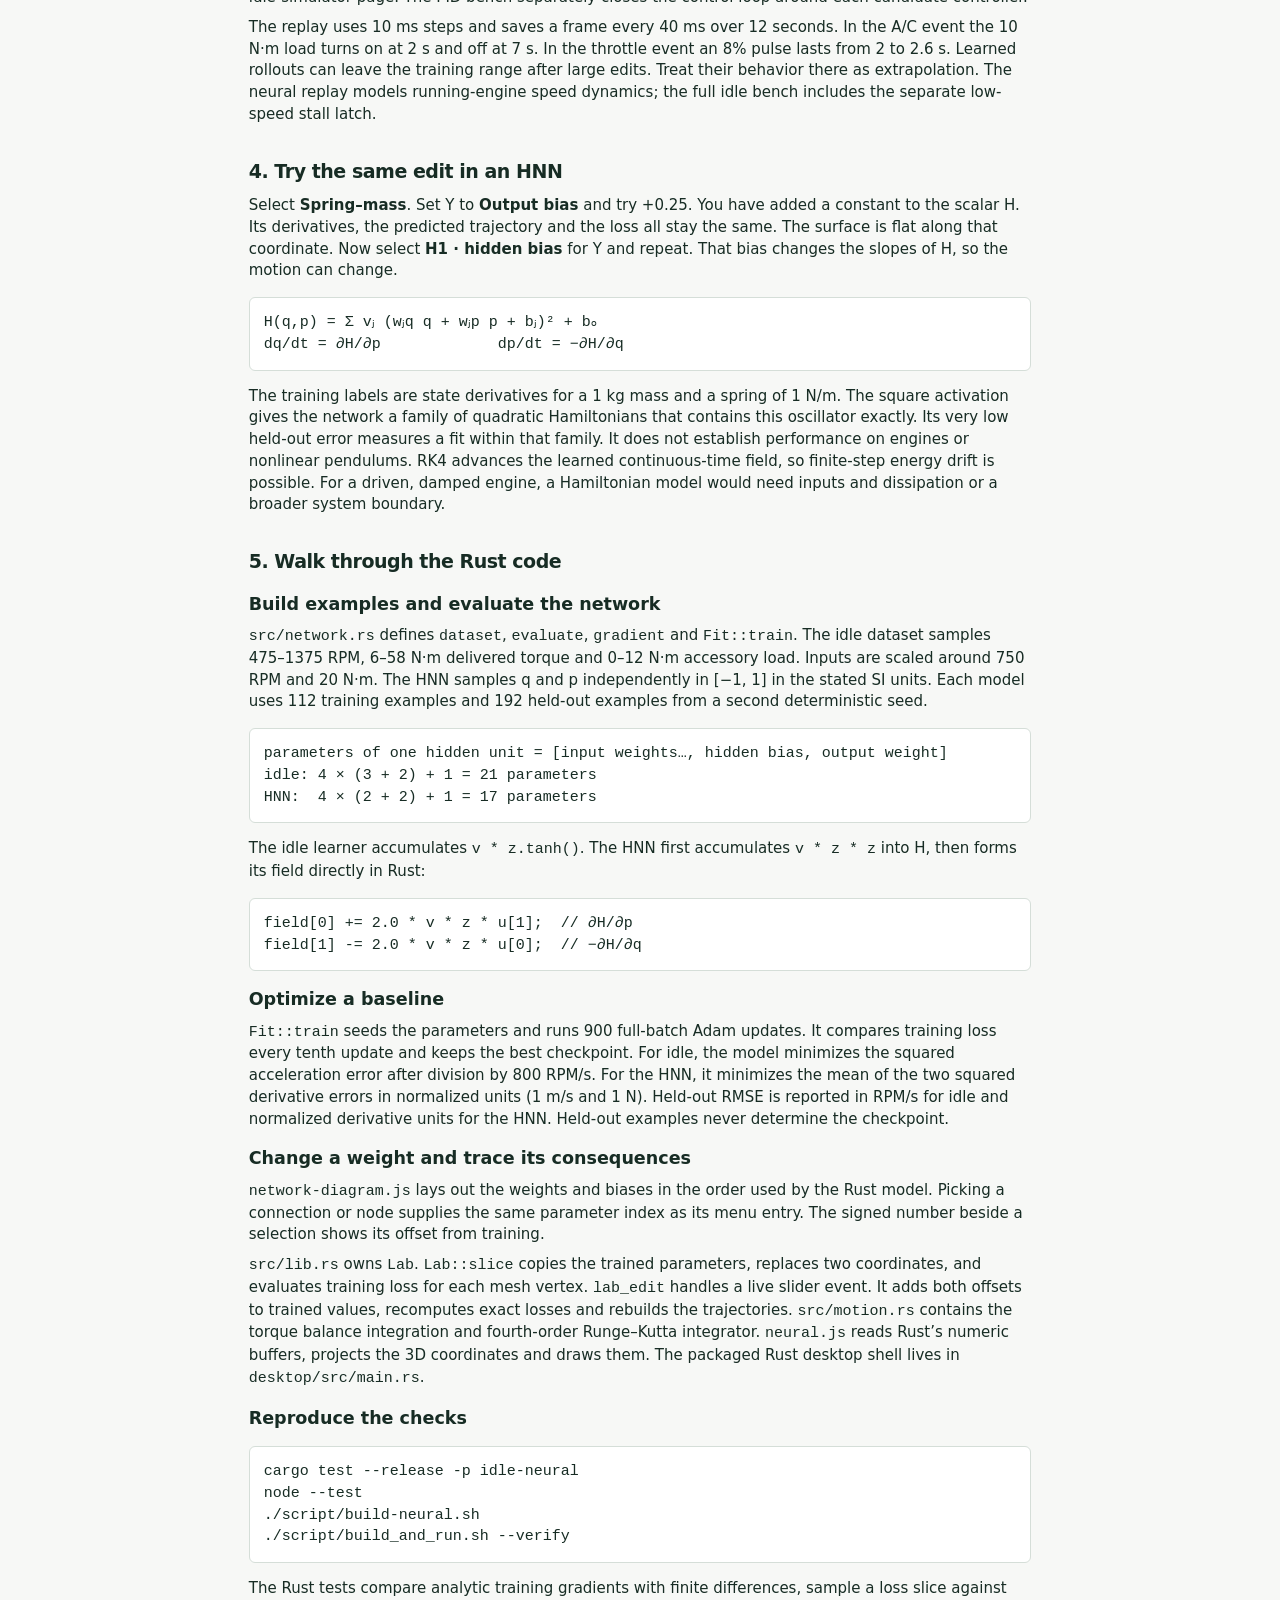
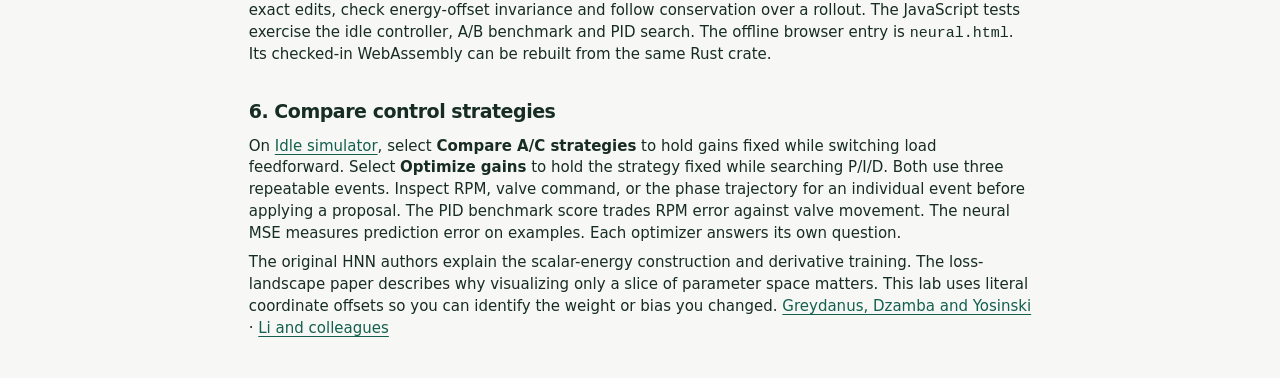
==== commit bea7bd8e: "Give Idle Control Lab a phase-trace icon" ====
--- a/manual.html
+++ b/manual.html
@@ -1,6 +1,7 @@
 <!doctype html>
 <html lang="en"><head><meta charset="utf-8"><meta name="viewport" content="width=device-width,initial-scale=1"><title>Field manual · Idle Control Lab</title>
-<link rel="icon" href="data:,">
+<link rel="icon" type="image/svg+xml" sizes="any" href="icons/idle-control.svg">
+<link rel="apple-touch-icon" sizes="180x180" href="icons/apple-touch-icon.png">
 <link rel="stylesheet" href="lab.css"><link rel="stylesheet" href="neural.css">
 <style>
 article {max-width:82ch;margin:auto}article h2 {margin:32px 0 10px}article h3 {margin:16px 0 6px}article p {margin:8px 0;color:var(--foreground)}
@@ -9,7 +10,7 @@
 figure path.flow {stroke:var(--action);stroke-width:2;fill:none}figcaption {font-size:14px;color:var(--muted-foreground)}
 @media print {nav,footer{display:none}main{padding:0}article{max-width:none}h2,h3{break-after:avoid}figure,pre,table{break-inside:avoid}body{font-size:11pt}}
 </style></head><body><main>
-<nav aria-label="Lab pages"><a href="index.html">Idle simulator</a><a href="neural.html">Neural dynamics</a><a href="manual.html" aria-current="page">Manual</a></nav>
+<nav aria-label="Lab pages"><a class="lab-home" href="index.html"><img src="icons/idle-control.svg" alt="" width="26" height="26">Idle simulator</a><a href="neural.html">Neural dynamics</a><a href="manual.html" aria-current="page">Manual</a></nav>
 <article><h1>Idle Control Lab manual</h1><p>Follow one edit from a Rust parameter to a change in prediction, then to a path through phase space.</p>
 
 <h2>1. Make one edit you can predict</h2>
--- a/neural.css
+++ b/neural.css
@@ -1,6 +1,7 @@
-nav {display:flex;flex-wrap:wrap;gap:18px;margin-bottom:24px;padding-bottom:10px;border-bottom:1px solid var(--border)}
+nav {display:flex;align-items:center;flex-wrap:wrap;gap:18px;margin-bottom:24px;padding-bottom:10px;border-bottom:1px solid var(--border)}
 a {color:var(--action);text-underline-offset:3px}
 nav a {font-size:14px;color:var(--muted-foreground);text-decoration:none}
+nav .lab-home {display:inline-flex;align-items:center;gap:8px}
 nav a[aria-current=page] {font-weight:650;color:var(--action);text-decoration:underline}
 .model-choice {font-size:13px;color:var(--muted-foreground)}
 .model-choice select {display:block;margin:4px 0 0}
